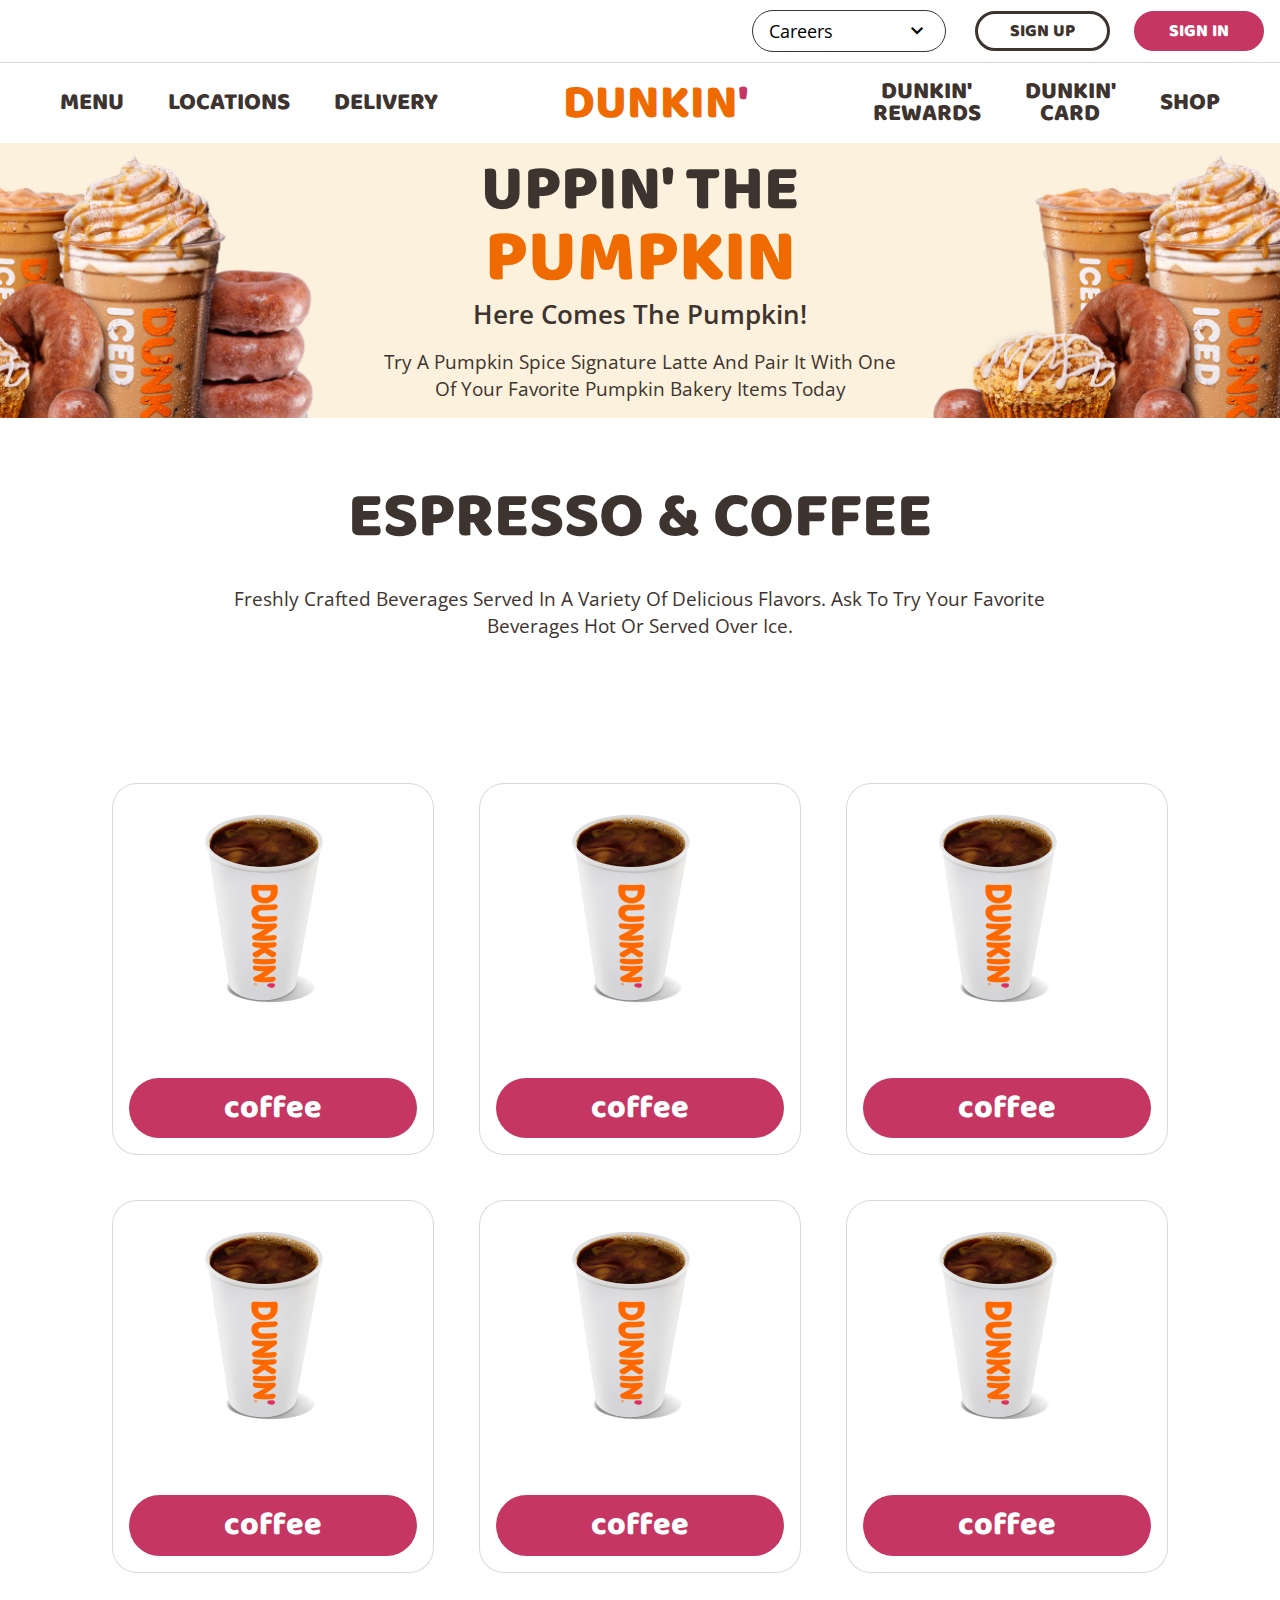
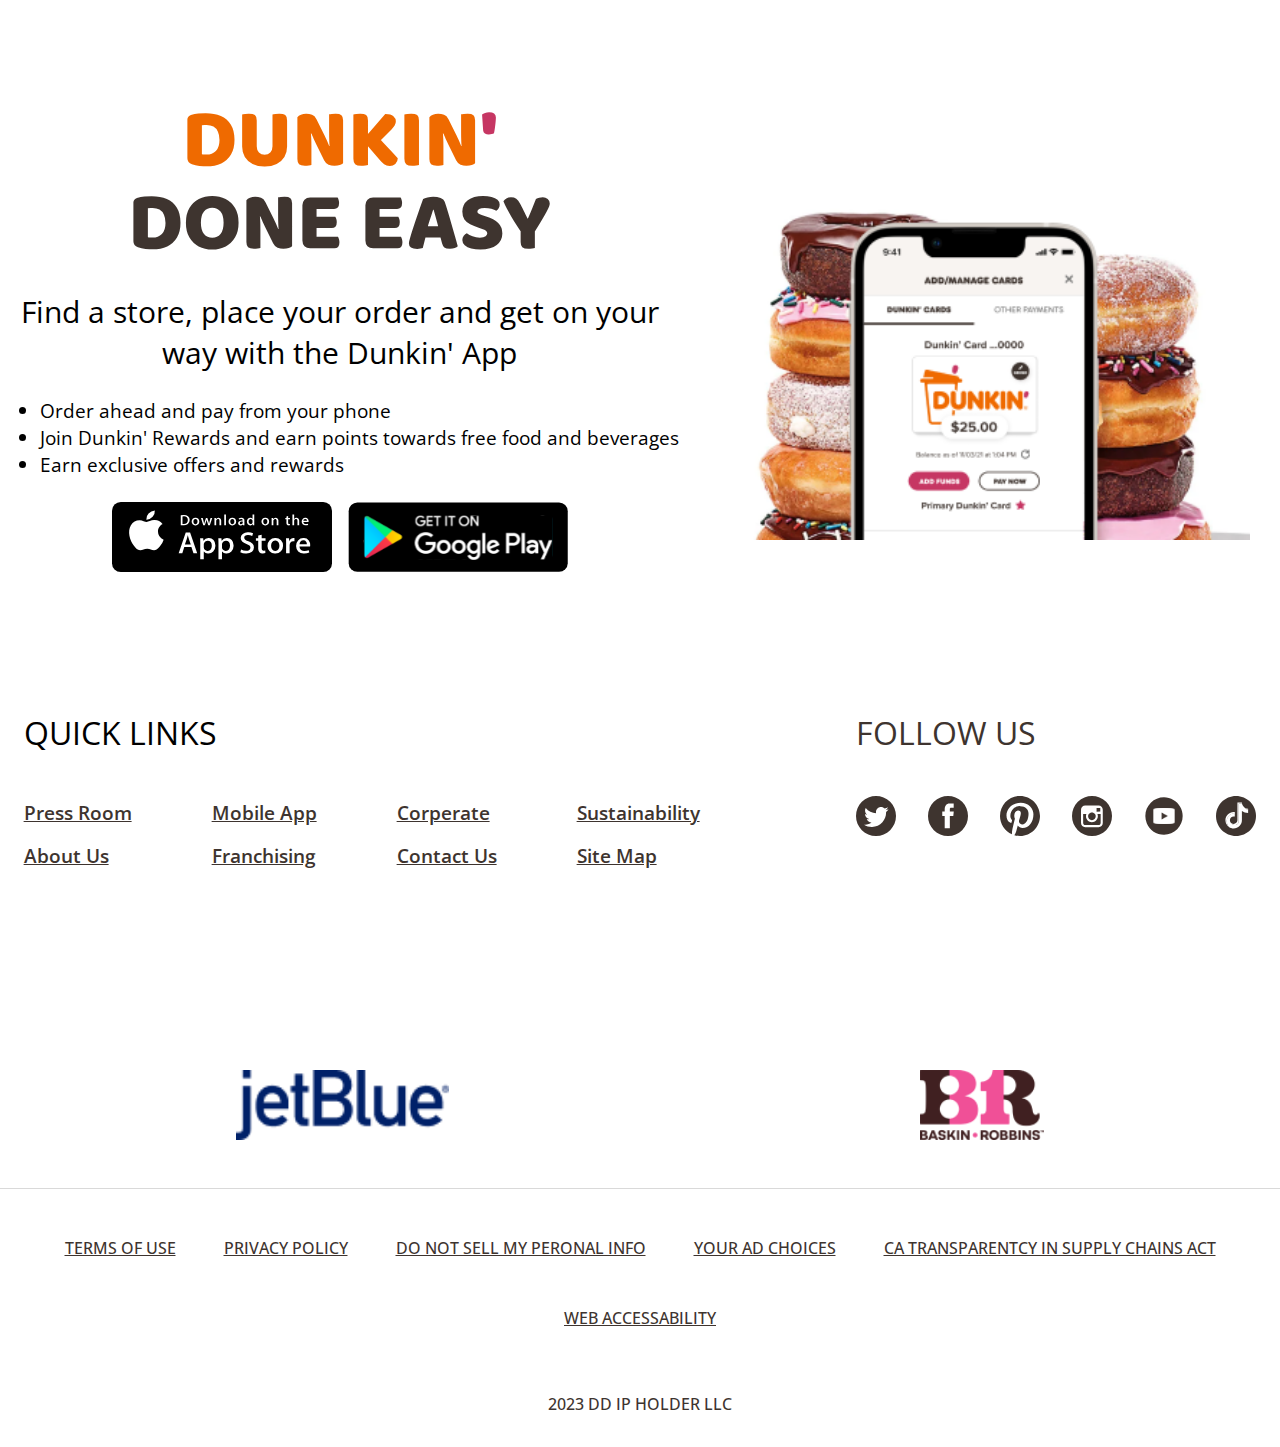
==== index.html @ 18e80c40 "initial commit" ====
<!DOCTYPE html>
<html lang="en">
  <head>
    <meta charset="UTF-8" />
    <meta name="viewport" content="width=device-width, initial-scale=1.0" />
    <title>dunkin home page clone</title>
    <link type="image/png" rel="icon" href="/images/favicon.png">
    <link rel="stylesheet" href="styles.css">
    <link rel="preconnect" href="https://fonts.googleapis.com" />
    <link rel="preconnect" href="https://fonts.gstatic.com" crossorigin />
    <link
      href="https://fonts.googleapis.com/css2?family=Baloo+2:wght@400;500;600;700;800&family=Dosis:wght@200;300;400;500;600;700;800&family=Quicksand:wght@300;400;500;600;700&family=Roboto+Slab:wght@400;500;600;700;800;900&display=swap"
      rel="stylesheet"
    />
    <link
      rel="stylesheet"
      href="https://fonts.googleapis.com/css2?family=Material+Symbols+Outlined:opsz,wght,FILL,GRAD@20..48,100..700,0..1,-50..200"
    />
    <link rel="preconnect" href="https://fonts.googleapis.com" />
    <link rel="preconnect" href="https://fonts.gstatic.com" crossorigin />
    <link
      href="https://fonts.googleapis.com/css2?family=Baloo+2:wght@400;500;600;700;800&family=Dosis:wght@200;300;400;500;600;700;800&family=Open+Sans:wght@300;400;500;600&family=Quicksand:wght@300;400;500;600;700&family=Roboto+Slab:wght@400;500;600;700;800;900&display=swap"
      rel="stylesheet"
    />
  </head>
  <body>
    <span class="wrapper">
     <nav class="dunkin-nav">
      <section class="nav-1">
        <div class="dropdown">
          <span class="wording-icons">
            careers
            <span class="material-symbols-outlined"> expand_more </span>
          </span>
          <div class="dropdown-con">
            <span class="list">working at dunkin</span>
            <span class="list">apply now</span>
            <span class="list">corperate opertunities</span>
          </div>
        </div>
        <button class="sign-up">sign up</button>
        <button class="sign-in">sign in</button>
      </section>
      <section class="nav-2">
        <a href="#"><p>menu</p></a>
        <a href="#"><p>locations</p></a>
        <a href="#"><p>delivery</p></a>
        <span class="logo"><p>dunkin</p></span>
        <a href="#"
          ><p>dunkin'</p>
          <p>rewards</p></a
        >
        <a href="#"
          ><p>dunkin'</p>
          <p>card</p></a
        >
        <a href="#"><p>shop</p></a>
      </section>
    </nav>
    <nav class="dunkin-nav-2">
      <section class="links-2-1">
        <span id="icon-2" class="material-symbols-outlined"> menu </span>
        <span class="logo-2"><p>dunkin</p></span>
        <span id="icon-2" class="material-symbols-outlined"> location_on </span>
      </section>
      <section class="links-2-2">
        <a href="#">menu</a>
        <a href="#">delivery</a>
        <a href="#">dunkin' rewards</a>
      </section>
    </nav>
    <main>
      <section class="upping-the-pumpkin">
        <span class="wording">
        <span class="h2">
        <h2>uppin' the</h2>
        <h2>pumpkin</h2>
      </span>
      <span class="h4-p">
        <h4>here comes the pumpkin!</h4>
        <p>Try a Pumpkin Spice Signature Latte and pair it with one of your favorite Pumpkin Bakery Items today</p>
      </span>
      </span>
      </section>
      <section class="espresso-coffee">
        <span class="e-c-wording">
        <h2>ESPRESSO & COFFEE</h2>
        <p>Freshly crafted beverages served in a variety of delicious flavors. Ask to try your favorite beverages hot or served over ice.</p>
      </span>
      <section class="drinks-container">
        <div class="drinks">
          <span class="img"><img src="/images/Coffee_new.png" alt="img"></span>
          <span class="button-c">
            <button>coffee</button>
          </span>
        </div>
        <!--////////////////////////-->
        <div class="drinks">
          <span class="img"><img src="/images/Coffee_new.png" alt="img"></span>
          <span class="button-c">
            <button>coffee</button>
          </span>
        </div>
        <div class="drinks">
          <span class="img"><img src="/images/Coffee_new.png" alt="img"></span>
          <span class="button-c">
            <button>coffee</button>
          </span>
        </div>
        <div class="drinks">
          <span class="img"><img src="/images/Coffee_new.png" alt="img"></span>
          <span class="button-c">
            <button>coffee</button>
          </span>
        </div>
        <div class="drinks">
          <span class="img"><img src="/images/Coffee_new.png" alt="img"></span>
          <span class="button-c">
            <button>coffee</button>
          </span>
        </div>
        <div class="drinks">
          <span class="img"><img src="/images/Coffee_new.png" alt="img"></span>
          <span class="button-c">
            <button>coffee</button>
          </span>
        </div>
      </section>
      </section>
      <div class="dunkin-easy-box">
        <div class="dunkin-easy-sec-1">
          <span class="h2-parent">
            <h2>dunkin</h2>
            <h2>done easy</h2>
          </span>
          <span class="p-parent">
            <p>Find a store, place your order and get on your</p>
            <p>way with the Dunkin' App</p>
          </span>
          <span class="list">
            <ul>
              <li>Order ahead and pay from your phone</li>
              <li>Join Dunkin' Rewards and earn points towards free food and beverages</li>
              <li>Earn exclusive offers and rewards</li>
            </ul>
          </span>
          <span class="apple--andriod-img">
            <img src="/images/apple.svg" alt="img">
            <img src="/images/andriod.svg" alt="img">
          </span>
        </div>
        <div class="dunkin-easy-sec-2">
          <img src="/images/dunkin-done-new.png" alt="img">
        </div>
      </div>
      <footer class="dunkin-footer">
        <section class="d-footer-sec-1">
        <div class="quick-links">
          <p>quick links</p>
          <div class="grid-link-content">
            <a href="">press room</a>
            <a href="">mobile app</a>
            <a href=""> corperate</a>
            <a href="">sustainability</a>
            <a href="">about us</a>
            <a href="">franchising</a>
            <a href="">contact us</a>
            <a href="">site map</a>
          </div>
        </div>
        <div class="follow-us">
          <p>follow us</p>
          <span class="icons">
            <img src="/images/Twitter_new.svg" alt="img">
            <img src="/images/Facebook_new.svg" alt="img">
            <img src="/images/Pinterest_new.svg" alt="img">
            <img src="/images/Instagram_new.svg" alt="img">
            <img src="/images/YouTube_new.svg" alt="img">
            <img src="/images/TikTok_new.svg" alt="img">
          </span>
        </div>
      </section>
      <div class="our-partners-span">
        <span class="line"></span>
        <p>our products</p>
        <span class="line"></span>
      </div>
      <div class="footer-sec-2">
        <div class="jet-br">
          <img src="/images/JetBlue_new.png" alt="img">
          <img src="/images/BR_Logo_New.png" alt="img">
        </div>
        <div class="links-jet-br">
          <a href="">terms of use</a>
          <a href="">privacy policy</a>
          <a href="">do not sell my peronal info</a>
          <a href="">your ad choices</a>
          <a href="">ca transparentcy in supply chains act</a>
          <a href="">web accessability</a>
        </div>
        <div class="copyright">
          2023 dd ip holder llc
        </div>
      </div>
      </footer>
      </main>
      </span>
  </body>
</html>
---- styles.css ----
*{
    margin:0;
    box-sizing: content-box;
}
html{
    background-color: burlywood;
}

:root{
   --dunkin-pink:rgb(198, 54, 99);
   --dunkin-brown:rgb(62, 52, 47);
   --dunkin-orange:rgb(239, 106, 0);
   --grey:rgb(128, 128, 128,0.3);
   --dark-brown:rgb(44, 44, 44,0.3);
}

.dunkin-nav{
    position:sticky;
    top:0;
    z-index: 1;
    display:flex;
    flex-direction: column;
    min-width: fit-content;
    width:100;
}

@media (width <= 1024px){
    .dunkin-nav{
        position:sticky;
        top:0;
        z-index: 1;
        display:none;
        flex-direction: column;
        min-width: fit-content;
        width:100;
    }
}

.dunkin-nav .nav-1{
    background: white;
    display:flex;
    flex-direction: row;
    align-items: center;
    justify-content: end;
    gap:1.5rem;
    padding: .3rem 1rem;
    border-bottom:1px solid rgb(128, 128, 128,0.3);
}

.dunkin-nav .dropdown{
    border: 2px solid white;
    border-radius: 30px;
    padding:.2rem;
}

.dunkin-nav .dropdown:focus{
    border: 2px solid var(--dunkin-brown);
    border-radius: 30px;
    padding:.2rem;
}

.dunkin-nav .dropdown .dropdown-con{
    display: none;
    overflow: hidden;
    flex-direction: column;
    position: absolute;
    top:3rem;
    z-index: 2;
    padding: .2rem .5rem;
    border:1.5px solid var(--grey);
    border-bottom-left-radius: 30px;
    border-bottom-right-radius: 30px;
    background-color: white;
    width:11rem;
    align-items: center;
}

.dunkin-nav .dropdown:active .dropdown-con{
    display: flex;
}

.dunkin-nav .dropdown .dropdown-con .list{
    color:var(--dunkin-brown);
    font-family: 'Open Sans', sans-serif;
    background-color: white;
    border-bottom:1.8px solid var(--grey);
    padding: .8rem 0;
    text-transform: capitalize;
    width:10rem;
}

.dunkin-nav .dropdown .dropdown-con .list:nth-child(3){
    color:var(--dunkin-brown);
   border-bottom:none;
}

.dunkin-nav .nav-1 .sign-up{
    color: var(--dunkin-brown);
    border: 3px solid var(--dunkin-brown);
    background-color: white;
    font-family: 'Baloo 2', cursive;
    text-transform: uppercase;
    font-weight: 900;
    font-size: 1.1rem;
    padding: .2rem 2rem;
    border-radius:30px;
}

.dunkin-nav .nav-1 .sign-in{
    color: white;
    border: 3px solid var(--dunkin-pink);
    background-color: var(--dunkin-pink);
    font-family: 'Baloo 2', cursive;
    text-transform: uppercase;
    font-weight: 900;
    font-size: 1.1rem;
    padding: .2rem 2rem;
    border-radius:30px;
}

.dunkin-nav .nav-1 .dropdown .wording-icons{
    font-family: 'Open Sans', sans-serif;
    display:flex;
    background-color:white;
    border:1px solid var(--dunkin-brown);
    align-items: center;
    justify-content: space-between;
    width:10rem;
    font-size: 1.1rem;
    padding: .5rem 1rem;
    border-radius: 30px;
    text-transform: capitalize;
}

/*--------------- end of main nav -----------------------------*/


 .dunkin-nav .nav-2{
    background-color: white;
    font-family: 'Baloo 2', cursive;
    display:flex;
    flex-direction: row;
    justify-content: space-evenly;
    align-items: center;
    padding: .1rem 1rem;
}

.dunkin-nav .nav-2 .logo{
    color: var(--dunkin-orange);
    font-size: 3rem;
    text-transform: uppercase;
    font-weight: 900;
    padding:0 5rem;
}

.dunkin-nav .nav-2 .logo p::after{
    content:"'";
    color: var(--dunkin-pink);
}

.dunkin-nav .nav-2 a{
    text-transform: uppercase;
    font-weight: 800;
    text-decoration: none;
    color: var(--dunkin-brown);
    text-align: center;
    font-size:1.5rem;
    line-height:1.4rem;
}

/*------- nav for media querry --------------------------*/



.dunkin-nav-2{
    display:none;
    flex-direction: column;
}
@media (width >= 1028px){
    .dunkin-nav-2{
        display:none;
        flex-direction: column;
    }
}
@media (width <= 1024px){
    .dunkin-nav-2{
        display:flex;
        flex-direction: column;
    }
}

.dunkin-nav-2 .links-2-1{
    border-bottom: 1px solid var(--grey);
    background-color: white;
    display:flex;
    flex-direction: row;
    align-items: center;
    justify-content:space-between;
     padding:2rem 2rem; 
}

.dunkin-nav-2 .links-2-1 #icon-2{
    transform:scale(2);
    color: var(--dunkin-brown);
}

.dunkin-nav-2 .links-2-1 .logo-2{
    color: var(--dunkin-orange);
    font-family: 'Baloo 2', cursive;
    font-weight: 900;
    text-transform: uppercase;
    font-size: 3rem;

}

.dunkin-nav-2 .links-2-1 .logo-2 p::after{
    content:"'";
    color:var(--dunkin-pink);
}

.dunkin-nav-2 .links-2-2{
    overflow: hidden;
    display:flex;
    flex-direction: row;
    background-color: white;
    justify-content: center;
    border-bottom:1px solid var(--grey);
}

.dunkin-nav-2 .links-2-2 a{
    justify-content: center;
    display: inline-flex;
    align-items: center;
    color:var(--dunkin-brown);
    text-decoration: none;
    font-family: 'Baloo 2', cursive;
    font-weight: 900;
    text-transform: uppercase;
    font-size: 1.3rem;
    width:100%;
    padding:.4rem 0;
    text-align: center;
    line-height: 1;
    border-bottom:2px solid var(--grey);
    line-height: normal;
}

@media (width <= 412px){
    .dunkin-nav-2 .links-2-2 a{
        justify-content: center;
        display: inline-flex;
        align-items: center;
        color:var(--dunkin-brown);
        text-decoration: none;
        font-family: 'Baloo 2', cursive;
        font-weight: 900;
        text-transform: uppercase;
        font-size: 1.1rem;
        width:100%;
        padding: .4rem 0;
        text-align: center;
        border-bottom:2px solid var(--grey);
        line-height: 1;
    }
}

@media (width <= 414px){
    .dunkin-nav-2 .links-2-2 a{
        justify-content: center;
        display: inline-flex;
        align-items: center;
        color:var(--dunkin-brown);
        text-decoration: none;
        font-family: 'Baloo 2', cursive;
        font-weight: 900;
        text-transform: uppercase;
        font-size: 1.1rem;
        width:100%;
        padding: .4rem 0;
        text-align: center;
        border-bottom:2px solid var(--grey);
        line-height: 1;
    }
}

.dunkin-nav-2 .links-2-2 a:hover{
    border-bottom:2px solid var(--dunkin-brown);
}
/*------------------pumpkin section---------------------------------------*/

.upping-the-pumpkin{
    overflow: hidden;
    background-image: url('/images/Pumpkin_menu_desktop.png');
    background-repeat: no-repeat;
    background-position: center; 
    background-size: cover;
    display:flex;
    flex-direction: column;
    align-items: center;
    justify-content: space-evenly;
    padding:1rem 1rem;
    width:auto;
    height: auto;
}

@media (width <= 1458px){
    .upping-the-pumpkin{
        display:flex;
        background-size: cover;
        background-position: center;
    }
}

@media (width <= 412px){
    .upping-the-pumpkin{
        display:none;
        background-size: cover;
        background-position: center;
    }
}


.upping-the-pumpkin .wording{
    display: inline-flex;
    flex-direction: column;
    align-items: center;
}

.upping-the-pumpkin h2{
    color:var(--dunkin-brown);
    font-family: 'Baloo 2', cursive;
    font-weight: 900;
    text-transform: uppercase;
    font-size: 4rem;
    width:30rem;
    text-align: center; 
    line-height: 1;
}

.upping-the-pumpkin h2:nth-child(2){
    color:var(--dunkin-orange);
    font-family: 'Baloo 2', cursive;
    font-weight: 900;
    text-transform: uppercase;
    font-size: 4.6rem;
    width:30rem;
    text-align: center; 
    line-height: 1;
}



.upping-the-pumpkin h4{
    color:var(--dunkin-brown);
    font-family: 'Open Sans', sans-serif;
    font-weight: 600;
    text-transform: capitalize;
    font-size: 1.6rem;
    text-align: center;
    margin-bottom:1rem;
}



.upping-the-pumpkin p{
    color:var(--dunkin-brown);
    font-family: 'Open Sans', sans-serif;
    font-weight: 400;
    text-transform: capitalize;
    font-size: 1.2rem;
     text-align: center; 
    width:33rem;
}
/*----------- end of pumpkin section-----------------------*/

.espresso-coffee{
    display:flex;
    flex-direction: column;
    width:100%;
}


.espresso-coffee .e-c-wording{
    display:flex;
    flex-grow: 1;
    flex-shrink: 2;
    flex-direction: column;
    justify-content: center;
    align-items: center;
    padding:3rem;
    overflow: hidden;
    background-color: white;
}

.espresso-coffee .e-c-wording h2{
    color:var(--dunkin-brown);
    font-family: 'Baloo 2', cursive;
    font-weight: 800;
    text-transform: capitalize;
    font-size: 4.6rem;
    word-wrap: break-word;
}

.espresso-coffee .e-c-wording p{
    color:var(--dunkin-brown);
    font-family: 'Open Sans', sans-serif;
    font-weight: 400;
    text-transform: capitalize;
    font-size: 1.7rem;
    width:70%;
    text-align: center;
}

@media (width <= 1280px){
    .espresso-coffee .e-c-wording h2{
        color:var(--dunkin-brown);
        font-family: 'Baloo 2', cursive;
        font-weight: 800;
        text-transform: capitalize;
        font-size: 4rem;
    }

    .espresso-coffee .e-c-wording p{
        margin:1rem 0;
        color:var(--dunkin-brown);
        font-family: 'Open Sans', sans-serif;
        font-weight: 400;
        text-transform: capitalize;
        font-size: 1.2rem;
        width:70%;
        text-align: center;
    }
}

@media (width <= 412px){
    .espresso-coffee .e-c-wording h2{
        color:var(--dunkin-brown);
        font-family: 'Baloo 2', cursive;
        font-weight: 800;
        text-transform: capitalize;
        font-size: 3rem;
        text-align: center;
        line-height:1;
    }
    

    .espresso-coffee .e-c-wording p{
        color:var(--dunkin-brown);
        font-family: 'Open Sans', sans-serif;
        font-weight: 500;
        text-transform: capitalize;
        font-size: .8rem;
        width:100%;
        text-align: center;
    }
}

@media (width <=414px){
    .espresso-coffee .e-c-wording h2{
        color:var(--dunkin-brown);
        font-family: 'Baloo 2', cursive;
        font-weight: 800;
        text-transform: capitalize;
        font-size: 3rem;
        text-align: center;
        line-height:1;
    }
    .espresso-coffee .e-c-wording p{
        color:var(--dunkin-brown);
        font-family: 'Open Sans', sans-serif;
        font-weight: 500;
        text-transform: capitalize;
        font-size: .8rem;
        width:100%;
        text-align: center;
    }
}

@media (width <= 540px){
    .espresso-coffee .e-c-wording h2{
        color:var(--dunkin-brown);
        font-family: 'Baloo 2', cursive;
        font-weight: 800;
        text-transform: capitalize;
        font-size: 3rem;
        text-align: center;
        line-height:1;
    }
}

.drinks-container{
    display:grid;
    grid-template-columns: auto auto auto;
    grid-template-rows: auto auto;
    align-items: center;
    justify-content: center;
    gap:3rem;
    background-color: white;
    padding: 4rem 0;
}

.drinks{
    display:inline-flex;
    flex-shrink: 1;
    flex-direction: column;
    width:min-content;
    height:max-content;
    align-items: center;
    justify-content: space-between;
    background-color: white;
    padding:3rem 4rem;
    border-radius: 25px;
    overflow: hidden;
    border:1.3px solid var(--grey);
}

@media (width <=1280px){
    .drinks{
        display:inline-flex;
        flex-shrink: 1;
        flex-direction: column;
        width:min-content;
        height:max-content;
        align-items: center;
        justify-content: space-between;
        background-color: white;
        padding:1rem 1rem;
        border-radius: 25px;
        overflow: hidden;
        border:1.3px solid var(--grey);
    }

    .drinks-container{
        display:flex;
        flex-direction: row;
         justify-content: center; 
        align-items: flex-start; 
        flex-wrap: wrap;
        width:100%;
        gap:2.8rem;
        height:min-content;
        background-color: white;
        padding: 5rem 0;
    }
}

@media (width <=1024px){
    .drinks{
        display:inline-flex;
        flex-shrink: 1;
        flex-direction: column;
        width:min-content;
        height:max-content;
        align-items: center;
        justify-content: space-between;
        background-color: white;
        padding:1rem 1rem;
        border-radius: 25px;
        overflow: hidden;
        border:1.3px solid var(--grey);
    }

    
}

.drinks .img {
    width:100%;
    display:inline-flex;
    align-items: center;
    justify-content: center;
}

.drinks .img img{
    height:max-content;
}

.drinks .button-c{
    /* background-color: chocolate; */
    display:inline-flex;
    flex-direction: row;
    justify-content: center;
    width: 100%;
    height:max-content;
    margin-top: 4.5rem;
}

.drinks .button-c button{
    background-color: var(--dunkin-pink);
    color:white;
    border:none;
    width:10rem;
    text-align: center;
    font-size: 2em;
    font-family: 'Baloo 2', cursive;
    font-weight: 800;
    padding: .3rem 4rem;
    border-radius: 35px;
}

@media (width <= 1024px){
    .drinks .button-c button{
        background-color: var(--dunkin-pink);
        color:white;
        border:none;
        width:10rem;
        text-align: center;
        font-size: 1.2em;
        font-family: 'Baloo 2', cursive;
        font-weight: 800;
        padding: .2rem 3rem;
        border-radius: 35px;
    }
}
/*---------------- end of espresso-coffee---------------------------*/

.dunkin-easy-box{
    display:flex;
    flex-wrap: wrap;
    justify-content: center;
    box-sizing: border-box;
    background-color: white;
}

.dunkin-easy-sec-1{
    display:flex;
    flex-direction: column;
    align-items: center;
    gap:1.50rem;
    flex-grow: 1;
    padding: 3rem 0;
}

@media (width <= 490px){
    .dunkin-easy-sec-1{
        display:flex;
        flex-direction: column;
        align-items: center;
        gap:1.50rem;
        background-color: brown;
        flex-grow: 1;
        padding: 3rem 1rem;
    }
}

.dunkin-easy-sec-1 .h2-parent{
    text-align: center;
    display:inline-block;
    line-height: 1;
}

.dunkin-easy-sec-1 .h2-parent h2{
    font-size: 5.2em;
    font-family: 'Baloo 2', cursive;
    font-weight: 900;
    text-transform: uppercase;
    color:var(--dunkin-orange);
}

@media (width <= 416px){
    .dunkin-easy-sec-1 .h2-parent h2{
        font-size: 3.2em;
        font-family: 'Baloo 2', cursive;
        font-weight: 900;
        text-transform: uppercase;
        color:var(--dunkin-orange);
    }
}

.dunkin-easy-sec-1 .h2-parent h2:nth-child(1):after{
    content: "'";
    color:var(--dunkin-pink);
}

.dunkin-easy-sec-1 .h2-parent h2:nth-child(2){
    /* font-size: 5.2em;
    font-family: 'Baloo 2', cursive;
    font-weight: 900;
    text-transform: uppercase; */
    color:var(--dunkin-brown);
}

@media (width <= 412px){
    .dunkin-easy-sec-1 .h2-parent h2{
        font-size: 3.2em;
        font-family: 'Baloo 2', cursive;
        font-weight: 900;
        text-transform: uppercase;
        color:var(--dunkin-orange);
    }
}

.dunkin-easy-sec-1 .h2-parent h2:nth-child(1):after{
    content: "'";
    color:var(--dunkin-pink);
}

.dunkin-easy-sec-1 .h2-parent h2:nth-child(2){
    /* font-size: 5.2em;
    font-family: 'Baloo 2', cursive;
    font-weight: 900;
    text-transform: uppercase; */
    color:var(--dunkin-brown);
}

.dunkin-easy-sec-1 .p-parent{
    display:inline-block;
    text-align: center;
}

.dunkin-easy-sec-1 .p-parent p{
    font-family: 'Open Sans', sans-serif;
    font-size: 1.85rem;
}

@media (width <= 430px){
    .dunkin-easy-sec-1 .p-parent p{
        font-family: 'Open Sans', sans-serif;
        font-size: 1.05rem;
    }
}

@media (width <= 360px){
    .dunkin-easy-sec-1 .p-parent p{
        font-family: 'Open Sans', sans-serif;
        font-size: .8rem;
    }
}

@media (width <= 376px){
    .dunkin-easy-sec-1 .p-parent p{
        font-family: 'Open Sans', sans-serif;
        font-size: .8rem;
    }
}

.dunkin-easy-sec-1 .list{
    display:inline-block;
}

.dunkin-easy-sec-1 .list ul li{
    font-family: 'Open Sans', sans-serif;
    font-size: 1.20rem;
    word-break: break-all;
}

@media (width <= 430px){
    .dunkin-easy-sec-1 .list ul li{
        font-family: 'Open Sans', sans-serif;
        font-size: .7rem;
        word-wrap: break-word;
    }
}

.dunkin-easy-sec-1 .apple--andriod-img{
    display:flex;
    gap:1rem;
}

.dunkin-easy-sec-1 .apple--andriod-img img{
    height:70px;
}
@media (width <= 430px){
    .dunkin-easy-sec-1 .apple--andriod-img img{
        height:40px;
    }
}

.dunkin-easy-box .dunkin-easy-sec-2{
    display: flex;
    align-items: center;
    justify-content: center;
    background-color: rgb(255, 255, 255);
    height:500px;
    width:600px;
    flex-grow: 1;
    min-width: min-content;
    padding: 3rem 0;
}

.dunkin-easy-sec-2 img{
    height:100%;
    width:90%;
    object-fit: contain;
}
/*-------------------------------------------------- */

.dunkin-footer{
    background-color: white;
    padding-top: 3rem;
    padding-bottom:1rem;
}

.d-footer-sec-1{
    display:flex;
    flex-wrap: wrap;
    justify-content: center;
    column-gap:8rem; 
    row-gap:2rem;
    background-color: white;
}

.dunkin-footer .quick-links{
    display:grid;
    grid-template-columns: auto;
    grid-template-rows: auto auto;
    width:fit-content;
    gap:2.8rem;
    padding:.9rem;
}
@media (width <= 440px){
    .dunkin-footer .quick-links{
        display:grid;
        grid-template-columns: auto;
        grid-template-rows: auto auto;
        width:fit-content;
        gap:1.2rem;
        text-align: center;
    }
}

@media (width <= 1030px){
    .dunkin-footer .quick-links{
        display:grid;
        grid-template-columns: auto;
        grid-template-rows: auto auto;
        width:fit-content;
        gap:1.2rem;
        text-align: center;
    }
}

.quick-links p{
    font-family: 'Open Sans', sans-serif;
    font-size: 2rem;
    text-transform: uppercase;
    word-spacing: 1;
}

@media (width <= 440px){
    .quick-links p{
        font-family: 'Open Sans', sans-serif;
        font-size: 1.2rem;
        text-transform: uppercase;
        word-spacing: 1;
    }
}

.quick-links .grid-link-content{
    display:grid;
    grid-template-columns: auto auto auto auto;
    grid-template-rows: auto auto;
    column-gap:5rem;
    row-gap: 1rem;
}

@media (width <= 440px){
    .quick-links .grid-link-content{
        display:grid;
        grid-template-columns: auto auto auto auto;
        grid-template-rows: auto auto;
        column-gap:.5rem;
        row-gap: 1rem;
    }
}
@media (width <= 640px){
    .quick-links .grid-link-content{
        display:grid;
        grid-template-columns: auto auto auto auto;
        grid-template-rows: auto auto;
        column-gap:.5rem;
        row-gap: 1rem;
    }
}

.grid-link-content a{
    font-family: 'Open Sans', sans-serif;
    font-size: 1.2rem;
    color:var(--dunkin-brown);
    text-transform: capitalize;
    font-weight: 600;
}

@media (width <= 440px){
    .grid-link-content a{
        font-family: 'Open Sans', sans-serif;
        font-size: .8rem;
        color:var(--dunkin-brown);
        text-transform: capitalize;
        font-weight: 600;
    }
}


.follow-us{
    display:flex;
    flex-direction: column;
    gap:2.6rem;
    width:fit-content;
    padding:.9rem;
}

@media (width <= 640px){
    .follow-us{
        display:flex;
        flex-direction: column;
        row-gap:1.2rem;
        width:fit-content;
        text-align: center;
    }
}
@media (width <= 1030px){
    .follow-us{
        display:flex;
        flex-direction: column;
        row-gap:1.2rem;
        width:fit-content;
        text-align: center;
    }
}

.follow-us p{
    font-family: 'Open Sans', sans-serif;
    font-size: 2rem;
    color:var(--dunkin-brown);
    text-transform: uppercase;
    word-spacing: 1;
}

@media (width <= 440px){
    .follow-us p{
        font-family: 'Open Sans', sans-serif;
        font-size: 1.2rem;
        color:var(--dunkin-brown);
        text-transform: uppercase;
        word-spacing: 1;
    }
}

.follow-us .icons{
    width:fit-content;
    display:grid;
    grid-template-columns: auto auto auto auto auto auto;
    grid-template-rows: auto;
    gap:2rem;
}

@media (width <= 440px){
    .follow-us .icons{
        width:fit-content;
        display:grid;
        grid-template-columns: auto auto auto auto auto auto;
        grid-template-rows: auto;
        gap:1.3rem;
    }
     
}

.icons img{
   height:40px;
}

@media (width <= 440px){
    .icons img{
        height:30px;
     }
     
}

.our-partners-span{
    display:flex;
    justify-content: center;
    align-items: center;
    position: relative;
    z-index: -1;
    background-color: white;
    padding: 3rem 2rem;
}

.our-partners-span p{
    font-family: 'Open Sans', sans-serif;
    font-size: 2rem;
    color:var(--dunkin-brown);
    text-transform: uppercase;
    word-spacing: 1;
    padding:0 3rem;
}

@media (width <= 800px){
    .our-partners-span p{
        font-family: 'Open Sans', sans-serif;
        font-size: .9rem;
    }
}

.line{
    background-color: var(--dunkin-brown);
    width:35%;
    height:.1rem;
}

.footer-sec-2{
    display:flex;
    flex-direction: column;
    flex :1;
}

.footer-sec-2 .jet-br{
    width:100%;
    display:flex;
    justify-content: space-around;
    padding: 3rem 0;
    border-bottom:1px solid var(--grey);
}

.footer-sec-2 .jet-br img{
    height:70px;
}

.footer-sec-2 .links-jet-br{
    display:flex;
    justify-content: center;
    flex-direction: row;
    gap:3rem;
    flex-wrap: wrap;
    padding:3rem 0;
}

.footer-sec-2 .links-jet-br a{
    font-family: 'Open Sans', sans-serif;
    font-size: 1rem;
    text-transform: uppercase;
    color:var(--dunkin-brown);
    font-weight: 500;
    word-wrap: break-word;
}

.footer-sec-2 .copyright{
    text-align: center;
    font-family: 'Open Sans', sans-serif;
    font-size: 1rem;
    text-transform: uppercase;
    color:var(--dunkin-brown);
    font-weight: 500;
    word-wrap: break-word;
    padding: 1rem 0;
}
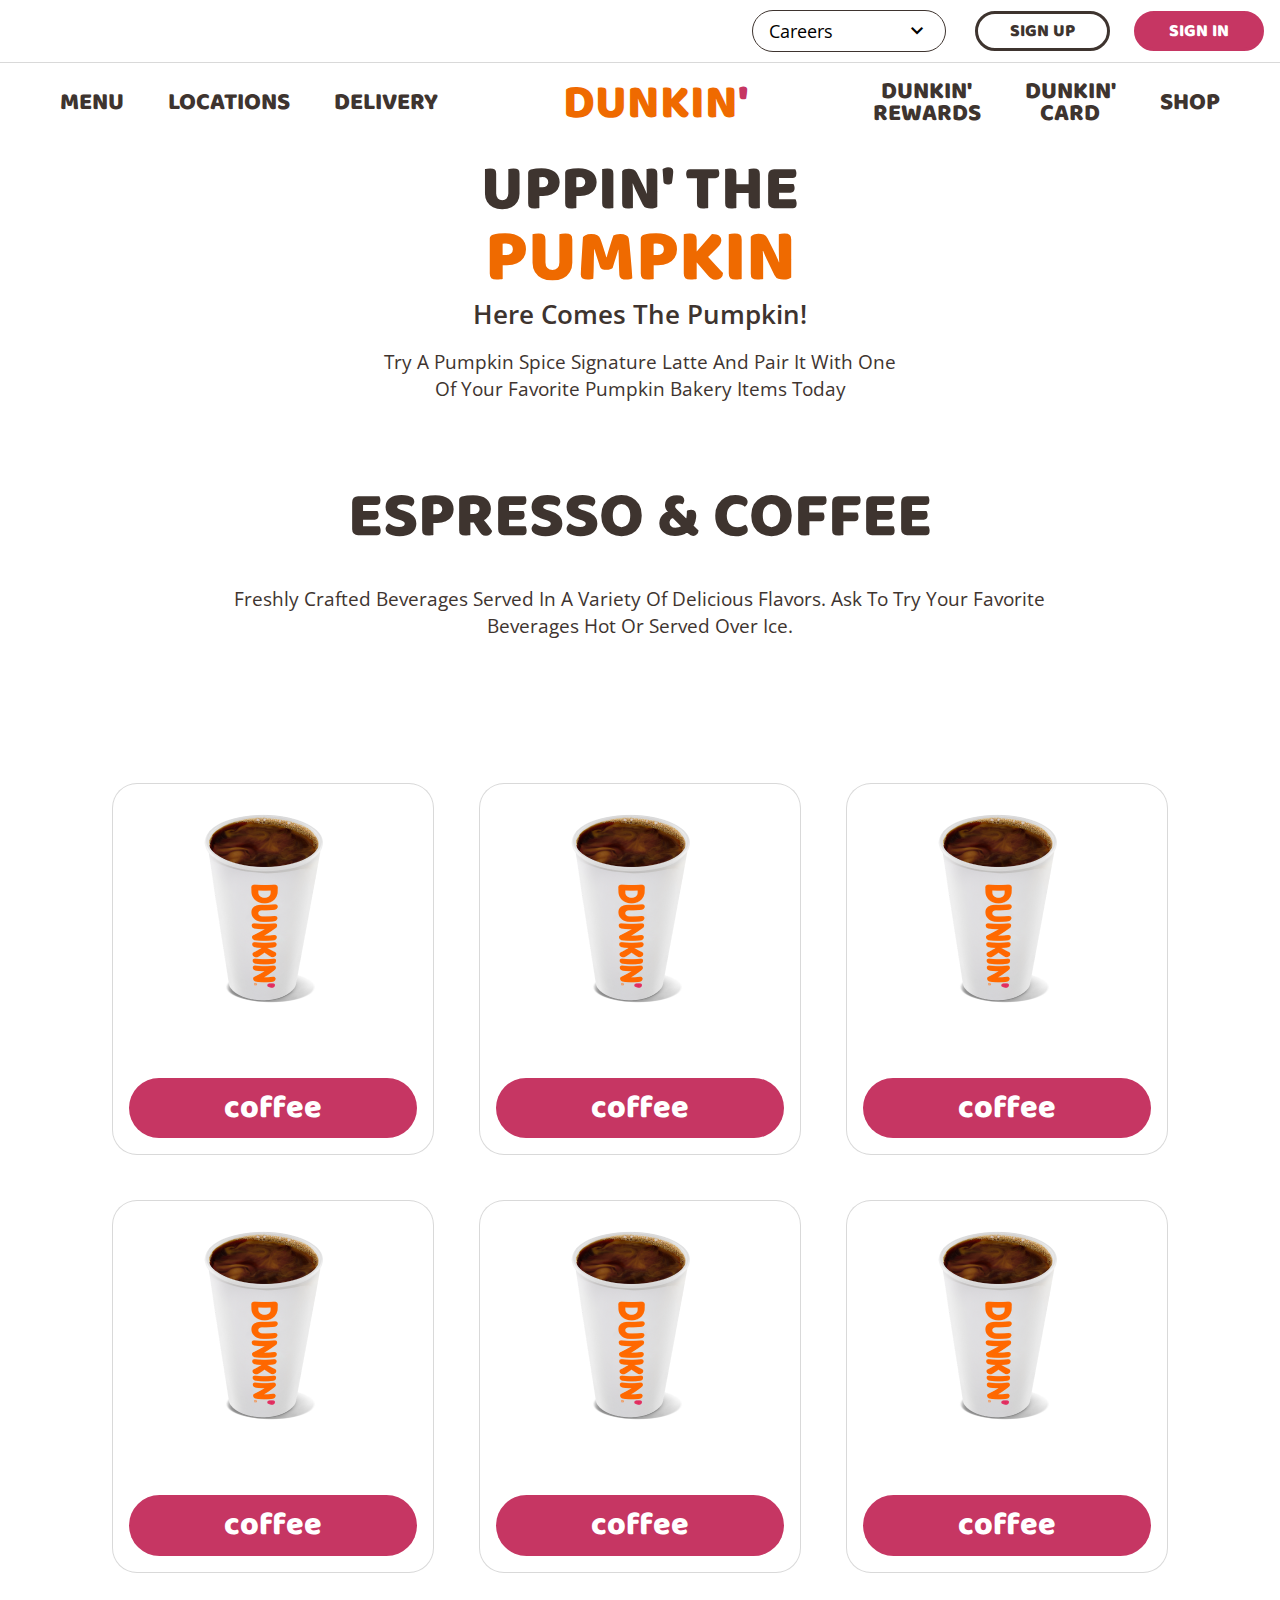
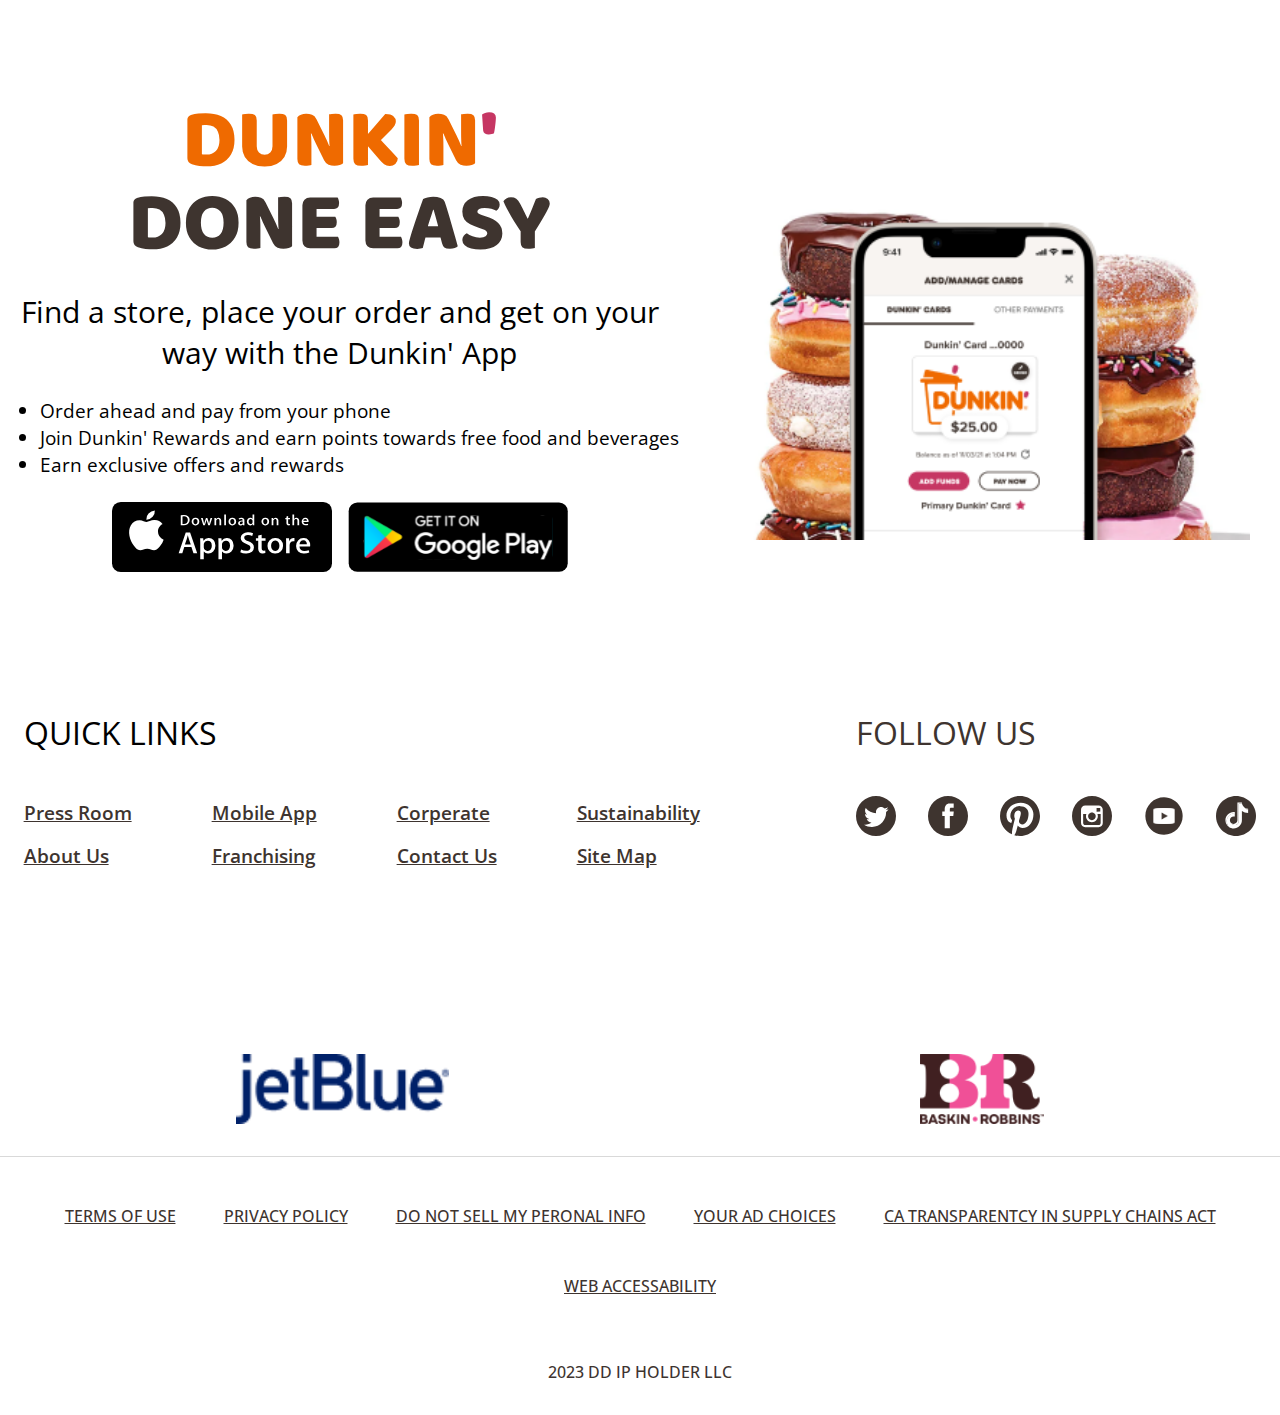
==== commit ce845a23: "Your commit message here" ====
--- a/index.html
+++ b/index.html
@@ -4,7 +4,7 @@
     <meta charset="UTF-8" />
     <meta name="viewport" content="width=device-width, initial-scale=1.0" />
     <title>dunkin home page clone</title>
-    <link type="image/png" rel="icon" href="/images/favicon.png">
+    <link rel="icon" type="image/png" href="https://imgur.com/0np5B1c">
     <link rel="stylesheet" href="styles.css">
     <link rel="preconnect" href="https://fonts.googleapis.com" />
     <link rel="preconnect" href="https://fonts.gstatic.com" crossorigin />
--- a/styles.css
+++ b/styles.css
@@ -3,7 +3,11 @@
     box-sizing: content-box;
 }
 html{
-    background-color: burlywood;
+    background-color: white;
+    overflow-x: hidden;
+}
+body{
+    background-color: white;
 }
 
 :root{
@@ -290,7 +294,7 @@
 
 .upping-the-pumpkin{
     overflow: hidden;
-    background-image: url('/images/Pumpkin_menu_desktop.png');
+    background-image: url('images/https://imgur.com/dFMgH4Y');
     background-repeat: no-repeat;
     background-position: center; 
     background-size: cover;
@@ -636,7 +640,7 @@
         flex-direction: column;
         align-items: center;
         gap:1.50rem;
-        background-color: brown;
+        background-color: white;
         flex-grow: 1;
         padding: 3rem 1rem;
     }
@@ -1008,7 +1012,7 @@
     width:100%;
     display:flex;
     justify-content: space-around;
-    padding: 3rem 0;
+    padding: 2rem 0;
     border-bottom:1px solid var(--grey);
 }
 
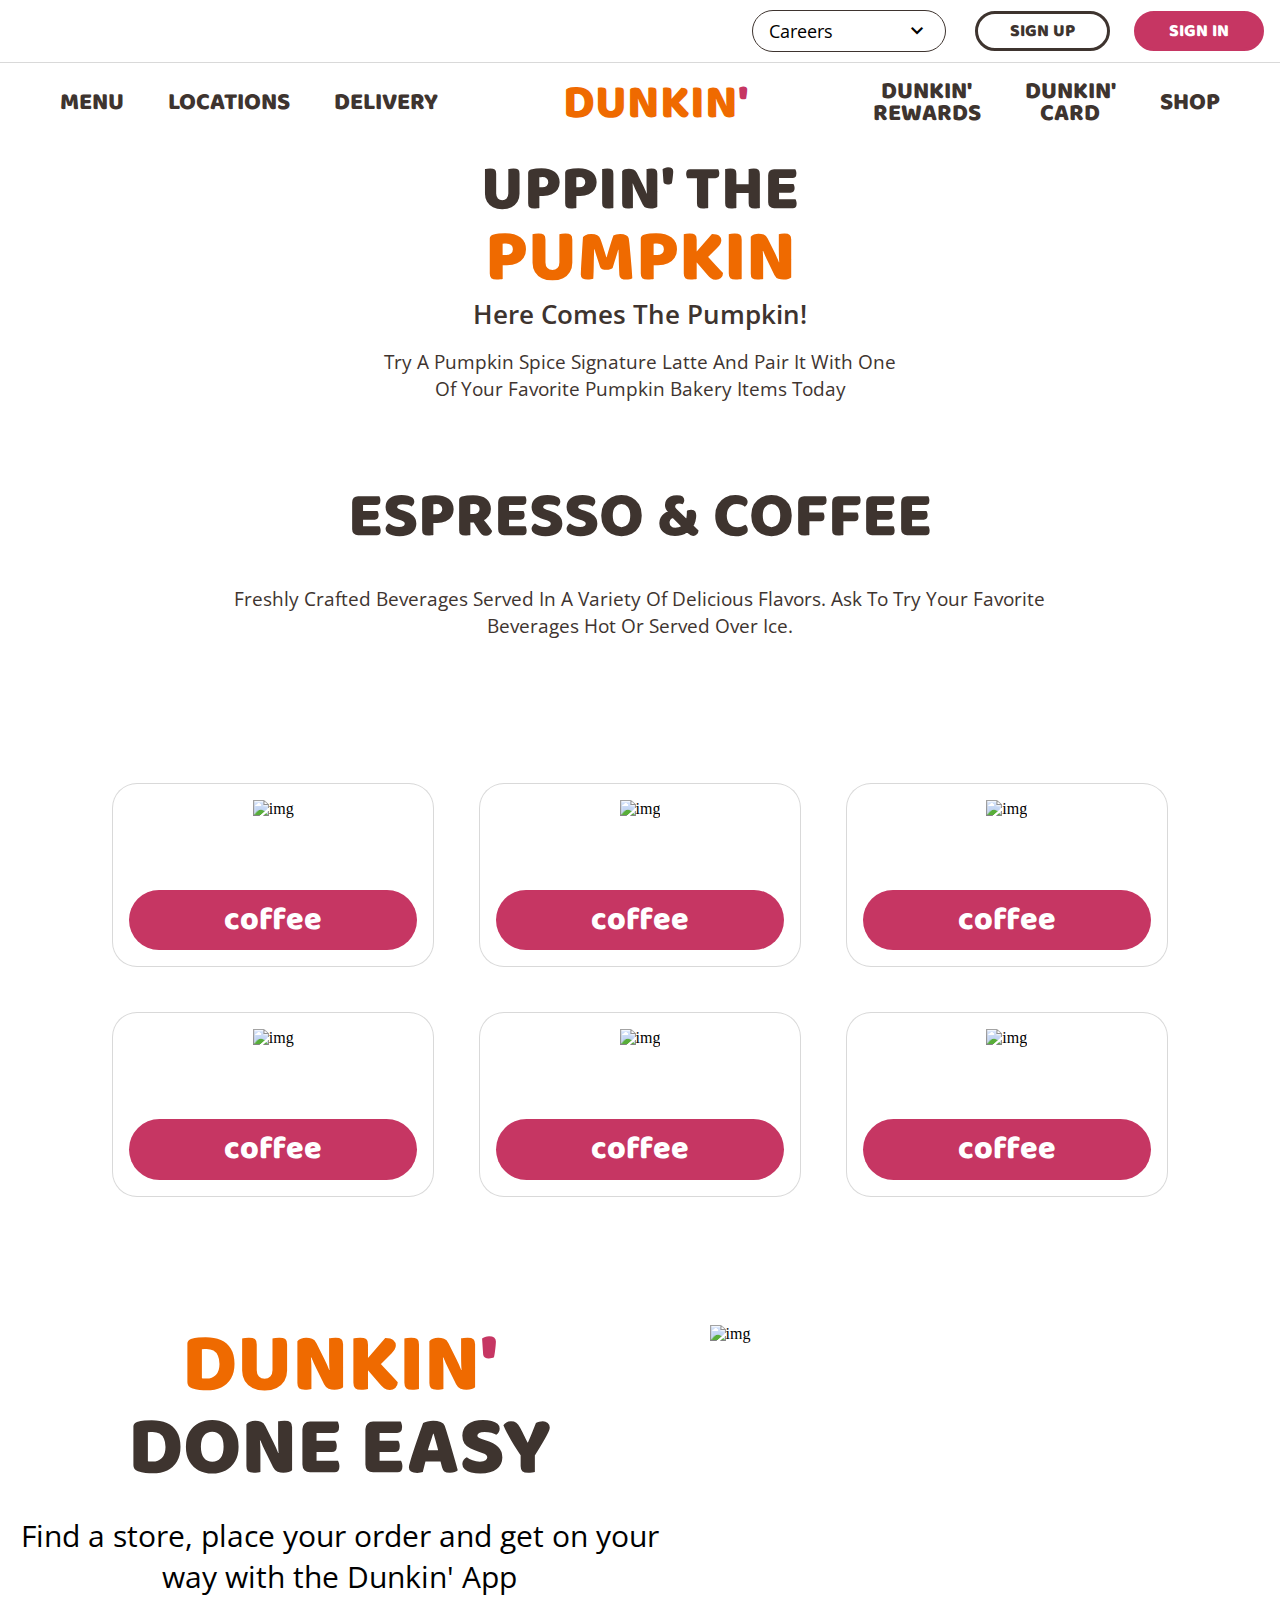
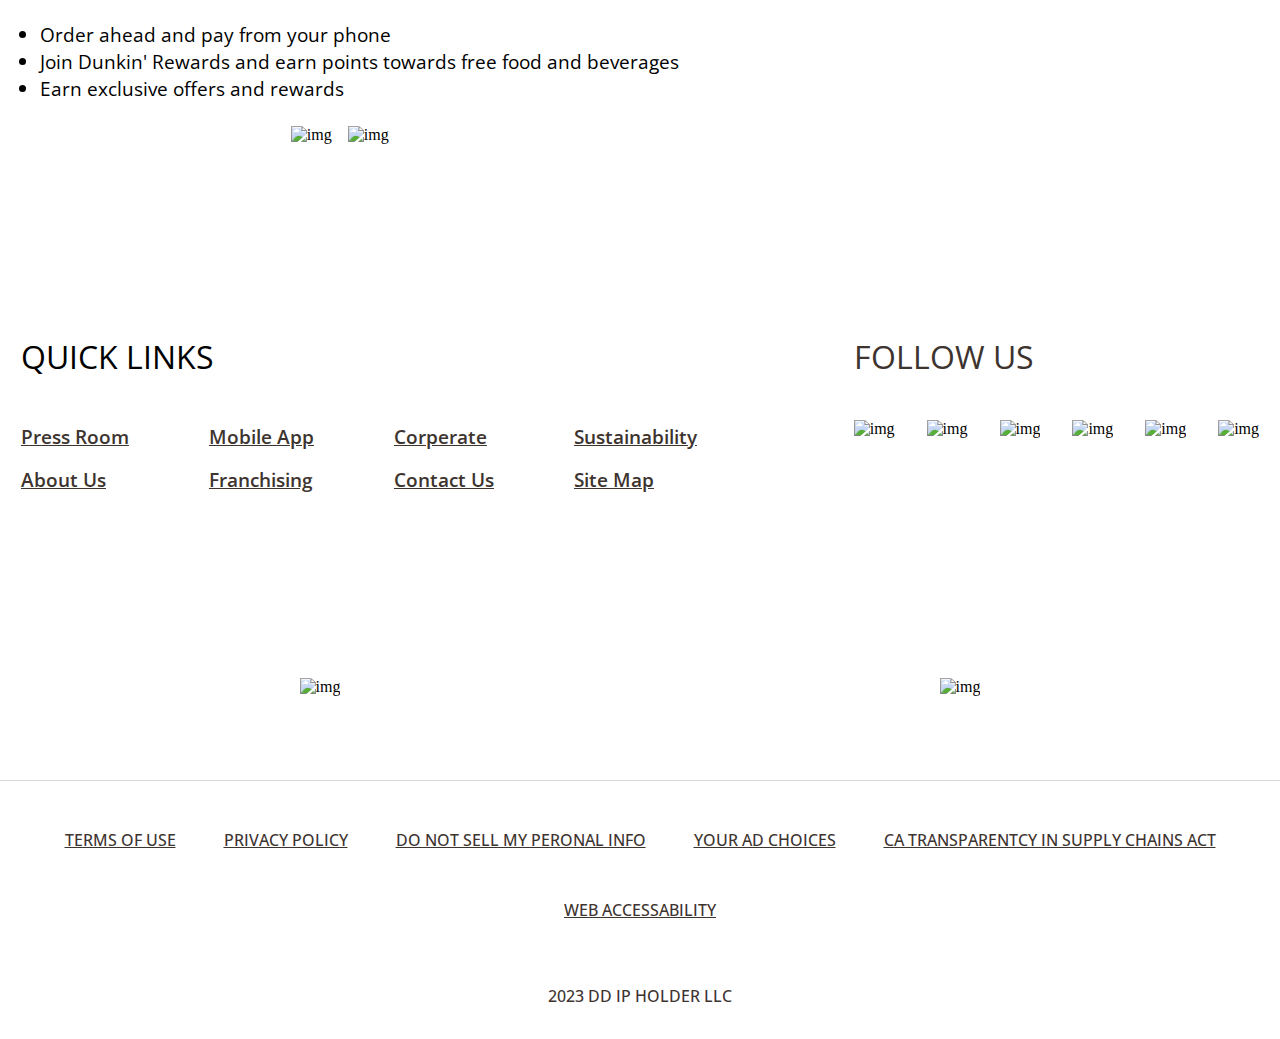
==== commit 63860d79: "commit" ====
--- a/index.html
+++ b/index.html
@@ -89,38 +89,38 @@
       </span>
       <section class="drinks-container">
         <div class="drinks">
-          <span class="img"><img src="/images/Coffee_new.png" alt="img"></span>
+          <span class="img"><img src="https://www.dunkindonuts.com/content/dam/dd/img/rebranding/homepage/Hot_coffee_Homepage.jpg" alt="img"></span>
           <span class="button-c">
             <button>coffee</button>
           </span>
         </div>
         <!--////////////////////////-->
         <div class="drinks">
-          <span class="img"><img src="/images/Coffee_new.png" alt="img"></span>
-          <span class="button-c">
-            <button>coffee</button>
-          </span>
-        </div>
-        <div class="drinks">
-          <span class="img"><img src="/images/Coffee_new.png" alt="img"></span>
-          <span class="button-c">
-            <button>coffee</button>
-          </span>
-        </div>
-        <div class="drinks">
-          <span class="img"><img src="/images/Coffee_new.png" alt="img"></span>
-          <span class="button-c">
-            <button>coffee</button>
-          </span>
-        </div>
-        <div class="drinks">
-          <span class="img"><img src="/images/Coffee_new.png" alt="img"></span>
-          <span class="button-c">
-            <button>coffee</button>
-          </span>
-        </div>
-        <div class="drinks">
-          <span class="img"><img src="/images/Coffee_new.png" alt="img"></span>
+          <span class="img"><img src="https://www.dunkindonuts.com/content/dam/dd/img/rebranding/homepage/Hot_coffee_Homepage.jpg" alt="img"></span>
+          <span class="button-c">
+            <button>coffee</button>
+          </span>
+        </div>
+        <div class="drinks">
+          <span class="img"><img src="https://www.dunkindonuts.com/content/dam/dd/img/rebranding/homepage/Hot_coffee_Homepage.jpg" alt="img"></span>
+          <span class="button-c">
+            <button>coffee</button>
+          </span>
+        </div>
+        <div class="drinks">
+          <span class="img"><img src="https://www.dunkindonuts.com/content/dam/dd/img/rebranding/homepage/Hot_coffee_Homepage.jpg" alt="img"></span>
+          <span class="button-c">
+            <button>coffee</button>
+          </span>
+        </div>
+        <div class="drinks">
+          <span class="img"><img src="https://www.dunkindonuts.com/content/dam/dd/img/rebranding/homepage/Hot_coffee_Homepage.jpg" alt="img"></span>
+          <span class="button-c">
+            <button>coffee</button>
+          </span>
+        </div>
+        <div class="drinks">
+          <span class="img"><img src="https://www.dunkindonuts.com/content/dam/dd/img/rebranding/homepage/Hot_coffee_Homepage.jpg" alt="img"></span>
           <span class="button-c">
             <button>coffee</button>
           </span>
@@ -145,14 +145,15 @@
             </ul>
           </span>
           <span class="apple--andriod-img">
-            <img src="/images/apple.svg" alt="img">
-            <img src="/images/andriod.svg" alt="img">
+            <img src="https://www.dunkindonuts.com/content/dam/dd/img/rebranding/homepage/AppStore.png" alt="img">
+            <img src="https://www.dunkindonuts.com/content/dam/dd/img/rebranding/homepage/GooglePlayStore.png" alt="img">
           </span>
         </div>
         <div class="dunkin-easy-sec-2">
-          <img src="/images/dunkin-done-new.png" alt="img">
+          <img src="https://www.dunkindonuts.com/content/dam/dd/img/newIPhone/IPhoneNoProgram/iphone_web.png" alt="img">
         </div>
       </div>
+      </main>
       <footer class="dunkin-footer">
         <section class="d-footer-sec-1">
         <div class="quick-links">
@@ -171,12 +172,12 @@
         <div class="follow-us">
           <p>follow us</p>
           <span class="icons">
-            <img src="/images/Twitter_new.svg" alt="img">
-            <img src="/images/Facebook_new.svg" alt="img">
-            <img src="/images/Pinterest_new.svg" alt="img">
-            <img src="/images/Instagram_new.svg" alt="img">
-            <img src="/images/YouTube_new.svg" alt="img">
-            <img src="/images/TikTok_new.svg" alt="img">
+            <img src="https://www.dunkindonuts.com/content/dam/dd/img/icons/social/footer-social/Twitter_new.svg" alt="img">
+            <img src="https://www.dunkindonuts.com/content/dam/dd/img/icons/social/footer-social/Facebook_new.svg" alt="img">
+            <img src="http://127.0.0.1:5502/images/Pinterest_new.svg" alt="img">
+            <img src="https://www.dunkindonuts.com/content/dam/dd/img/icons/social/footer-social/Instagram_new.svg" alt="img">
+            <img src="https://www.dunkindonuts.com/content/dam/dd/img/icons/social/footer-social/YouTube_new.svg" alt="img">
+            <img src="https://www.dunkindonuts.com/content/dam/dd/img/icons/social/footer-social/TikTok_new.svg" alt="img">
           </span>
         </div>
       </section>
@@ -187,8 +188,8 @@
       </div>
       <div class="footer-sec-2">
         <div class="jet-br">
-          <img src="/images/JetBlue_new.png" alt="img">
-          <img src="/images/BR_Logo_New.png" alt="img">
+          <img src="https://www.dunkindonuts.com/content/dam/dd/img/brand/third-party/partners/JetBlue_new.png" alt="img">
+          <img src="https://www.dunkindonuts.com/content/dam/dd/img/brand/third-party/partners/BR_Logo_New.png" alt="img">
         </div>
         <div class="links-jet-br">
           <a href="">terms of use</a>
@@ -203,7 +204,6 @@
         </div>
       </div>
       </footer>
-      </main>
       </span>
   </body>
 </html>
--- a/styles.css
+++ b/styles.css
@@ -3,13 +3,11 @@
     box-sizing: content-box;
 }
 html{
-    background-color: white;
-    overflow-x: hidden;
+    background-color: burlywood;
 }
 body{
     background-color: white;
 }
-
 :root{
    --dunkin-pink:rgb(198, 54, 99);
    --dunkin-brown:rgb(62, 52, 47);
@@ -26,6 +24,7 @@
     flex-direction: column;
     min-width: fit-content;
     width:100;
+    overflow:hidden;
 }
 
 @media (width <= 1024px){
@@ -640,9 +639,10 @@
         flex-direction: column;
         align-items: center;
         gap:1.50rem;
-        background-color: white;
+        background-color: brown;
         flex-grow: 1;
         padding: 3rem 1rem;
+        background-color: white;
     }
 }
 
@@ -1047,4 +1047,4 @@
     font-weight: 500;
     word-wrap: break-word;
     padding: 1rem 0;
-}+}
